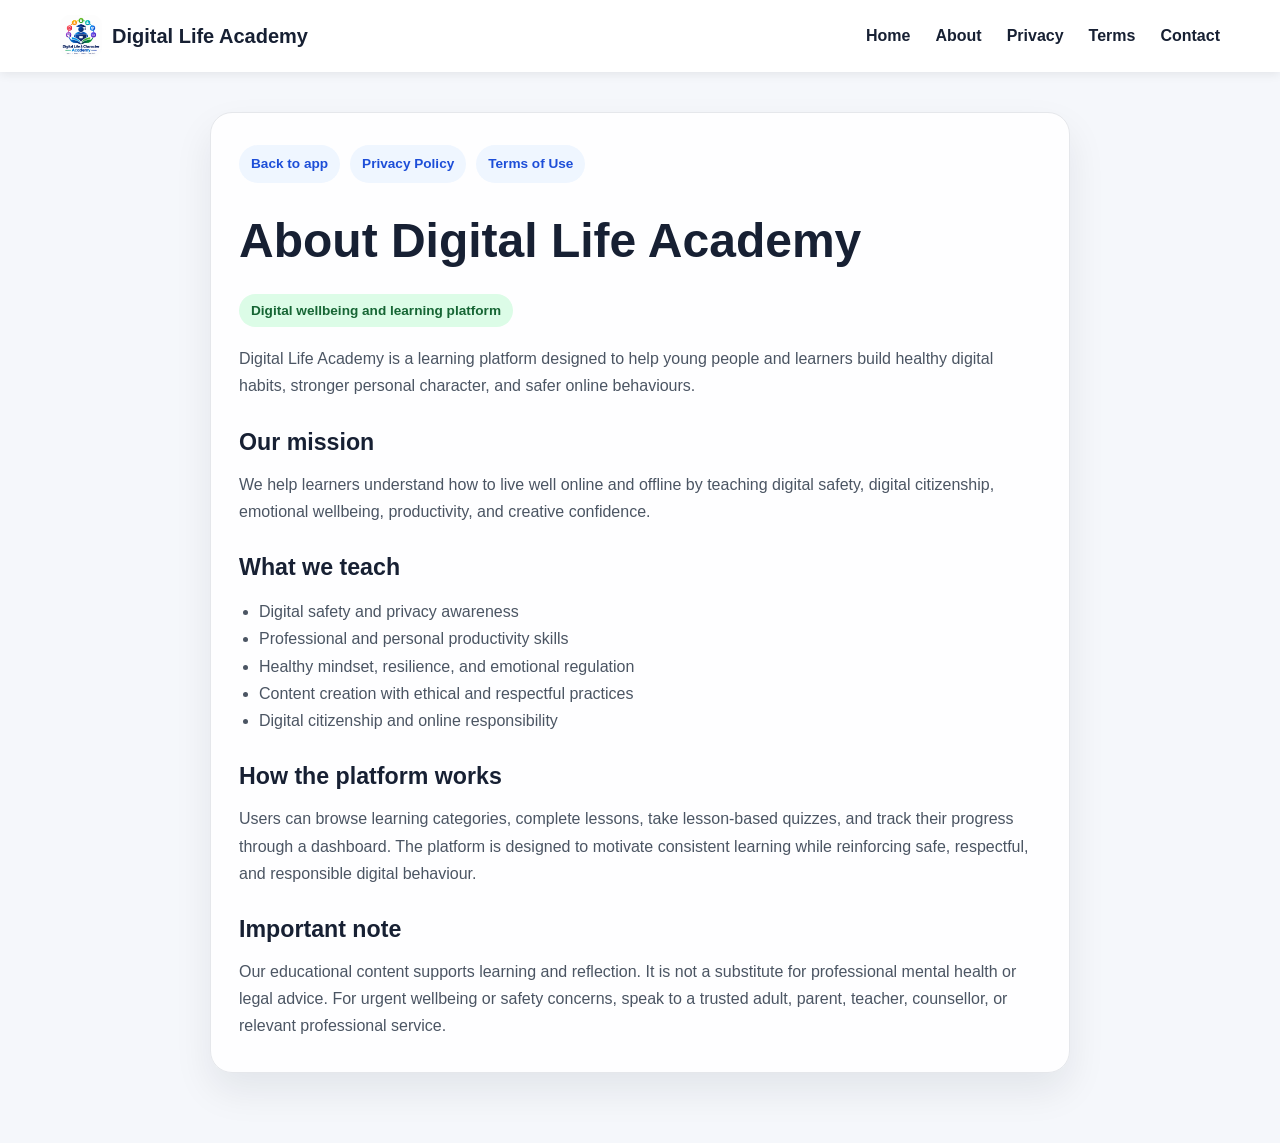
==== about.html @ a23260ce "Structuring backend" ====
<!DOCTYPE html>
<html lang="en">
<head>
    <meta charset="UTF-8" />
    <meta name="viewport" content="width=device-width, initial-scale=1.0" />
    <title>About | Digital Life Academy</title>
    <link rel="stylesheet" href="style.css" />
</head>
<body>
    <header>
        <nav class="navbar">
            <div class="logo">
                <img src="digital.png" alt="Digital Life Academy logo" />
                <span>Digital Life Academy</span>
            </div>
            <div class="nav-links">
                <a href="index.html">Home</a>
                <a href="about.html">About</a>
                <a href="privacy.html">Privacy</a>
                <a href="terms.html">Terms</a>
                <a href="contact.html">Contact</a>
            </div>
        </nav>
    </header>

    <main class="legal-page">
        <div class="legal-shell">
            <div class="mini-nav">
                <a href="index.html">Back to app</a>
                <a href="privacy.html">Privacy Policy</a>
                <a href="terms.html">Terms of Use</a>
            </div>
            <h1>About Digital Life Academy</h1>
            <span class="status-pill">Digital wellbeing and learning platform</span>

            <p>Digital Life Academy is a learning platform designed to help young people and learners build healthy digital habits, stronger personal character, and safer online behaviours.</p>

            <h2>Our mission</h2>
            <p>We help learners understand how to live well online and offline by teaching digital safety, digital citizenship, emotional wellbeing, productivity, and creative confidence.</p>

            <h2>What we teach</h2>
            <ul>
                <li>Digital safety and privacy awareness</li>
                <li>Professional and personal productivity skills</li>
                <li>Healthy mindset, resilience, and emotional regulation</li>
                <li>Content creation with ethical and respectful practices</li>
                <li>Digital citizenship and online responsibility</li>
            </ul>

            <h2>How the platform works</h2>
            <p>Users can browse learning categories, complete lessons, take lesson-based quizzes, and track their progress through a dashboard. The platform is designed to motivate consistent learning while reinforcing safe, respectful, and responsible digital behaviour.</p>

            <h2>Important note</h2>
            <p>Our educational content supports learning and reflection. It is not a substitute for professional mental health or legal advice. For urgent wellbeing or safety concerns, speak to a trusted adult, parent, teacher, counsellor, or relevant professional service.</p>
        </div>
    </main>
</body>
</html>
---- style.css ----
* {
    box-sizing: border-box;
    margin: 0;
    padding: 0;
}

html {
    scroll-behavior: smooth;
}

body {
    font-family: Arial, sans-serif;
    background: #f5f7fb;
    color: #172033;
    line-height: 1.6;
    transition: 0.3s;
}

body.dark {
    background: #101522;
    color: #f1f3f7;
}


/* NAVIGATION */

header {
    position: sticky;
    top: 0;
    z-index: 1000;
    background: white;
    box-shadow: 0 2px 10px rgba(0,0,0,0.08);
}

.dark header {
    background: #181e2b;
}

.navbar {
    max-width: 1200px;
    margin: auto;
    padding: 15px 20px;

    display: flex;
    align-items: center;
    justify-content: space-between;
}

.logo {
    display: flex;
    align-items: center;
    gap: 10px;
    font-size: 20px;
    font-weight: bold;
}

.logo img {
    width: 42px;
    height: 42px;
    object-fit: contain;
    border-radius: 10px;
}

.nav-links {
    display: flex;
    gap: 25px;
}

.nav-links a {
    text-decoration: none;
    color: inherit;
    font-weight: 600;
}

.nav-actions {
    display: flex;
    align-items: center;
    gap: 12px;
}

.install-btn {
    padding: 10px 14px;
    font-size: 13px;
    min-width: 0;
}

.theme-btn,
.menu-btn {
    border: none;
    background: none;
    font-size: 22px;
    cursor: pointer;
}

.menu-btn {
    display: none;
}


/* HERO */

.hero {
    min-height: 80vh;

    display: flex;
    align-items: center;
    justify-content: center;

    text-align: center;

    padding: 60px 20px;

    background:
        linear-gradient(
            135deg,
            #172554,
            #2563eb
        );

    color: white;
}

.hero-content {
    max-width: 750px;
}

.hero h1 {
    font-size: clamp(40px, 7vw, 70px);
    line-height: 1.1;
    margin: 20px 0;
}

.hero p {
    font-size: 19px;
    margin-bottom: 30px;
}

.badge {
    display: inline-block;
    padding: 8px 15px;
    border-radius: 30px;
    background: rgba(255,255,255,0.15);
}


/* BUTTONS */

.btn {
    display: inline-block;
    border: none;
    padding: 12px 20px;
    border-radius: 8px;
    text-decoration: none;
    cursor: pointer;
    font-size: 15px;
    font-weight: bold;
}

.primary {
    background: #2563eb;
    color: white;
}

.secondary {
    background: #e5e7eb;
    color: #111827;
}

.danger {
    background: #dc2626;
    color: white;
}

.hero .primary {
    background: white;
    color: #1d4ed8;
}

.hero-buttons {
    display: flex;
    justify-content: center;
    gap: 15px;
    flex-wrap: wrap;
}


/* SECTIONS */

.section {
    max-width: 1100px;
    margin: auto;
    padding: 70px 20px;
}

.section h2 {
    font-size: 32px;
    margin-bottom: 10px;
}

.section-intro {
    margin-bottom: 30px;
    color: #667085;
}

.backend-flow {
    display: grid;
    grid-template-columns: repeat(5, minmax(180px, 1fr));
    gap: 18px;
    margin: 25px 0 30px;
}

.flow-step {
    background: linear-gradient(135deg, #eff6ff, #f8fafc);
    border: 1px solid rgba(59, 130, 246, 0.18);
    border-radius: 18px;
    padding: 20px 16px;
    min-height: 170px;
}

.flow-step span {
    display: inline-flex;
    width: 36px;
    height: 36px;
    align-items: center;
    justify-content: center;
    border-radius: 50%;
    background: #2563eb;
    color: white;
    font-weight: 700;
    margin-bottom: 14px;
}

.flow-step strong {
    display: block;
    margin-bottom: 8px;
}

.account-grid {
    display: grid;
    grid-template-columns: repeat(3, minmax(200px, 1fr));
    gap: 20px;
}

.account-card {
    background: white;
    border: 1px solid #e5e7eb;
    border-radius: 18px;
    padding: 22px 18px;
    box-shadow: 0 10px 24px rgba(15, 23, 42, 0.05);
}

.dark .account-card,
.dark .flow-step {
    background: #182236;
    border-color: rgba(148, 163, 184, 0.18);
}

.footer-links {
    display: flex;
    flex-wrap: wrap;
    justify-content: center;
    gap: 16px;
    margin: 18px 0;
}

.footer-links a {
    color: #dbeafe;
    text-decoration: none;
    font-size: 0.92rem;
}

.legal-page {
    max-width: 900px;
    margin: 40px auto 70px;
    padding: 0 20px;
}

.legal-shell {
    background: rgba(255,255,255,0.92);
    border: 1px solid #e5e7eb;
    border-radius: 22px;
    box-shadow: 0 18px 38px rgba(15, 23, 42, 0.08);
    padding: 32px 28px;
}

.dark .legal-shell {
    background: #171f2d;
    border-color: rgba(148, 163, 184, 0.15);
}

.legal-shell h1 {
    font-size: clamp(2rem, 5vw, 3rem);
    margin-bottom: 14px;
}

.legal-shell h2 {
    margin-top: 24px;
    margin-bottom: 10px;
    font-size: 1.45rem;
}

.legal-shell p,
.legal-shell li {
    color: #4b5563;
    line-height: 1.7;
}

.dark .legal-shell p,
.dark .legal-shell li {
    color: #d1d5db;
}

.legal-shell ul,
.legal-shell ol {
    margin-left: 20px;
    margin-top: 12px;
}

.mini-nav {
    display: flex;
    flex-wrap: wrap;
    gap: 10px;
    margin-bottom: 20px;
}

.mini-nav a {
    text-decoration: none;
    background: #eff6ff;
    color: #1d4ed8;
    border-radius: 999px;
    padding: 8px 12px;
    font-size: 0.85rem;
    font-weight: 700;
}

.policy-list {
    list-style: none;
    margin-left: 0;
    padding-left: 0;
}

.policy-list li {
    margin-bottom: 12px;
    padding-left: 18px;
    position: relative;
}

.policy-list li::before {
    content: "•";
    position: absolute;
    left: 0;
    color: #2563eb;
    font-size: 1.2rem;
}

.status-pill {
    display: inline-block;
    background: #dcfce7;
    color: #166534;
    border-radius: 999px;
    padding: 6px 12px;
    font-size: 0.85rem;
    font-weight: 700;
    margin-bottom: 18px;
}

.dark .status-pill {
    background: rgba(34, 197, 94, 0.15);
    color: #bbf7d0;
}

.dark .section-intro {
    color: #b8c0cf;
}


/* DASHBOARD */

.dashboard {
    display: grid;
    grid-template-columns: repeat(4, 1fr);
    gap: 20px;
    margin-top: 30px;
}

.welcome-panel {
    display: flex;
    justify-content: space-between;
    align-items: center;
    gap: 18px;
    margin-top: 28px;
    padding: 22px 24px;
    border-radius: 18px;
    background: linear-gradient(135deg, #eff6ff 0%, #eef2ff 100%);
    border: 1px solid rgba(59, 130, 246, 0.15);
    animation: fadeInUp 0.5s ease;
}

.dark .welcome-panel {
    background: linear-gradient(135deg, #162235 0%, #1f2937 100%);
    border-color: rgba(148, 163, 184, 0.2);
}

.eyebrow {
    text-transform: uppercase;
    letter-spacing: 0.08em;
    font-size: 12px;
    font-weight: 800;
    color: #2563eb;
    margin-bottom: 6px;
}

.name-field {
    display: flex;
    flex-direction: column;
    gap: 7px;
    min-width: 180px;
    font-size: 13px;
    font-weight: 700;
}

.name-field input {
    border: 1px solid #cbd5e1;
    border-radius: 10px;
    padding: 10px 12px;
    font-size: 15px;
    background: white;
    color: #0f172a;
}

.dark .name-field input {
    background: #0f172a;
    color: #f8fafc;
    border-color: rgba(148, 163, 184, 0.25);
}

.dashboard-insights {
    display: grid;
    grid-template-columns: repeat(2, minmax(0, 1fr));
    gap: 18px;
    margin-top: 18px;
}

.insight-card {
    padding: 18px 20px;
    border-radius: 16px;
    background: #ffffff;
    box-shadow: 0 8px 24px rgba(15, 23, 42, 0.06);
    transition: transform 0.25s ease, box-shadow 0.25s ease;
    animation: fadeInUp 0.5s ease;
}

.insight-card:hover {
    transform: translateY(-2px);
    box-shadow: 0 12px 30px rgba(15, 23, 42, 0.08);
}

.dark .insight-card {
    background: #181e2b;
}

.accent-blue {
    border-left: 5px solid #2563eb;
}

.accent-purple {
    border-left: 5px solid #7c3aed;
}

.insight-label {
    display: block;
    font-size: 11px;
    text-transform: uppercase;
    letter-spacing: 0.08em;
    opacity: 0.75;
    margin-bottom: 8px;
}

.stat-card {
    background: white;
    padding: 25px;
    border-radius: 14px;
    text-align: center;
    box-shadow: 0 5px 20px rgba(0,0,0,0.06);
    transition: transform 0.25s ease, box-shadow 0.25s ease;
}

.stat-card:hover {
    transform: translateY(-4px) scale(1.01);
    box-shadow: 0 12px 26px rgba(37, 99, 235, 0.12);
}

.dark .stat-card {
    background: #181e2b;
}

.stat-card h3 {
    font-size: 32px;
    color: #2563eb;
}


/* PROGRESS */

.timeline-card {
    margin-top: 28px;
    padding: 22px 20px;
    border-radius: 18px;
    background: linear-gradient(135deg, #f8fbff 0%, #eef2ff 100%);
    box-shadow: 0 10px 30px rgba(37, 99, 235, 0.08);
    border: 1px solid rgba(59, 130, 246, 0.12);
}

.dark .timeline-card {
    background: linear-gradient(135deg, #121a2b 0%, #1f2937 100%);
    border-color: rgba(148, 163, 184, 0.2);
}

.timeline-header {
    display: flex;
    justify-content: space-between;
    align-items: center;
    margin-bottom: 14px;
}

.timeline-tag {
    display: inline-flex;
    align-items: center;
    padding: 6px 10px;
    border-radius: 999px;
    background: rgba(37, 99, 235, 0.1);
    color: #1d4ed8;
    font-size: 11px;
    font-weight: 700;
}

.progress-timeline {
    display: grid;
    gap: 12px;
}

.timeline-item {
    display: flex;
    gap: 12px;
    align-items: flex-start;
    padding: 12px 14px;
    border-radius: 12px;
    background: rgba(255, 255, 255, 0.5);
    border: 1px solid rgba(148, 163, 184, 0.12);
}

.dark .timeline-item {
    background: rgba(15, 23, 42, 0.5);
}

.timeline-dot {
    width: 12px;
    height: 12px;
    margin-top: 6px;
    border-radius: 50%;
    background: #22c55e;
    box-shadow: 0 0 0 5px rgba(34, 197, 94, 0.14);
}

.progress-container {
    margin-top: 30px;
}

.progress-header {
    display: flex;
    justify-content: space-between;
    margin-bottom: 8px;
}

.progress-bar {
    height: 15px;
    background: #dce1e8;
    border-radius: 20px;
    overflow: hidden;
}

#progressFill {
    height: 100%;
    width: 0%;
    background: linear-gradient(90deg, #2563eb 0%, #7c3aed 100%);
    transition: width 0.5s ease;
}


/* COURSES */

#courseGrid {
    display: flex;
    flex-direction: column;
    gap: 26px;
    margin-top: 30px;
}

.course-group {
    display: flex;
    flex-direction: column;
    gap: 16px;
}

.course-group-heading {
    display: inline-flex;
    align-items: center;
    gap: 10px;
    width: fit-content;
    padding: 10px 14px;
    border-radius: 999px;
    background: #eef2ff;
    font-weight: 700;
    color: #1f2937;
}

.course-group-dot {
    width: 12px;
    height: 12px;
    border-radius: 50%;
    display: inline-block;
}

.course-grid-inner {
    display: grid;
    grid-template-columns: repeat(3, minmax(0, 1fr));
    gap: 20px;
}

.course-card {
    background: linear-gradient(180deg, #ffffff 0%, var(--category-soft, #f8fafc) 100%);
    padding: 24px;
    border-radius: 18px;
    box-shadow: 0 10px 24px rgba(15, 23, 42, 0.08);
    border-top: 5px solid var(--category-main, #2563eb);
    display: flex;
    flex-direction: column;
    transition: transform 0.2s ease, box-shadow 0.2s ease;
}

.course-card:hover {
    transform: translateY(-3px);
    box-shadow: 0 14px 28px rgba(15, 23, 42, 0.12);
}

.dark .course-card {
    background: linear-gradient(180deg, #1f2937 0%, #111827 100%);
}

.course-icon-wrap {
    width: 70px;
    height: 70px;
    display: grid;
    place-items: center;
    border-radius: 18px;
    background: var(--category-soft, #dbeafe);
    margin-bottom: 16px;
}

.course-icon {
    font-size: 36px;
}

.course-card h3 {
    margin-bottom: 10px;
    font-size: 1.35rem;
}

.course-card p {
    color: #667085;
    margin-bottom: 20px;
    min-height: 72px;
}

.dark .course-card p {
    color: #d1d5db;
}

.course-category {
    display: inline-flex;
    align-self: flex-start;
    margin-bottom: 14px;
    padding: 7px 12px;
    border-radius: 999px;
    font-size: 11px;
    font-weight: 700;
    text-transform: uppercase;
    letter-spacing: 0.04em;
}

.course-meta {
    display: flex;
    flex-wrap: wrap;
    gap: 8px;
    margin: 14px 0 18px;
}

.mini-badge {
    display: inline-flex;
    align-items: center;
    padding: 6px 10px;
    border-radius: 999px;
    background: rgba(37, 99, 235, 0.08);
    color: #0f172a;
    font-size: 12px;
    font-weight: 700;
}

.mini-badge.success {
    background: #dcfce7;
    color: #166534;
}

.dark .mini-badge {
    color: #e5e7eb;
    background: rgba(148, 163, 184, 0.15);
}

@media (max-width: 800px) {
    .course-grid-inner {
        grid-template-columns: 1fr 1fr;
    }
}

@media (max-width: 500px) {
    .course-grid-inner {
        grid-template-columns: 1fr;
    }
}


/* LESSON */

.lesson-box {
    margin-top: 30px;
    background: white;
    padding: 35px;
    border-radius: 15px;
    box-shadow: 0 5px 20px rgba(0,0,0,0.06);
}

.dark .lesson-box {
    background: #181e2b;
}

.lesson-box h2 {
    margin-bottom: 20px;
}

.lesson-box h3 {
    margin-top: 25px;
    margin-bottom: 10px;
}

.lesson-box ul {
    padding-left: 25px;
}

.lesson-box li {
    margin-bottom: 8px;
}

.lesson-meta {
    display: flex;
    flex-wrap: wrap;
    gap: 10px;
    margin-bottom: 18px;
}

.course-tag {
    display: inline-block;
    padding: 6px 10px;
    border-radius: 999px;
    background: #e0edff;
    color: #1d4ed8;
    font-size: 12px;
    font-weight: 700;
}

.course-tag.muted {
    background: #f3f4f6;
    color: #374151;
}

.lesson-actions {
    display: flex;
    flex-wrap: wrap;
    gap: 12px;
    margin-top: 22px;
    align-items: center;
}

.quiz-question {
    font-size: 20px;
    font-weight: 700;
    margin: 18px 0 14px;
}

.quiz-answers {
    display: grid;
    gap: 10px;
    margin-top: 18px;
}

.answer {
    transition: transform 0.18s ease, border-color 0.18s ease, box-shadow 0.18s ease;
}

.answer:hover:not(:disabled) {
    transform: translateX(2px);
    box-shadow: 0 8px 18px rgba(37, 99, 235, 0.08);
}

.answer.selected {
    outline: 2px solid #2563eb;
    background: #eff6ff;
}

.answer:disabled {
    cursor: not-allowed;
}

.quiz-feedback {
    margin-top: 15px;
    padding: 12px 14px;
    border-radius: 10px;
    background: #f8fafc;
    color: #0f172a;
    border: 1px solid #dbeafe;
    animation: fadeInUp 0.25s ease;
}


/* QUIZ */

.quiz-box {
    margin-top: 25px;
    background: white;
    padding: 30px;
    border-radius: 15px;
    box-shadow: 0 5px 20px rgba(0,0,0,0.06);
}

.dark .quiz-box {
    background: #181e2b;
}

#quizQuestion {
    font-size: 20px;
    font-weight: bold;
    margin-bottom: 20px;
}

.answer {
    width: 100%;
    text-align: left;
    margin-bottom: 10px;
    padding: 15px;
    border: 1px solid #d1d5db;
    background: transparent;
    border-radius: 8px;
    cursor: pointer;
    color: inherit;
}

.answer:hover {
    background: #eff6ff;
}

.correct {
    background: #dcfce7;
    border-color: #22c55e;
}

.wrong {
    background: #fee2e2;
    border-color: #ef4444;
}


/* CHALLENGE */

.challenge-card {
    margin-top: 25px;
    padding: 40px;
    border-radius: 15px;
    background: white;
    text-align: center;
    box-shadow: 0 5px 20px rgba(0,0,0,0.06);
}

.dark .challenge-card {
    background: #181e2b;
}

.challenge-icon {
    font-size: 50px;
    margin-bottom: 15px;
}

.challenge-card p {
    margin: 20px auto;
    max-width: 650px;
}


/* BADGES */

.badges {
    display: flex;
    flex-wrap: wrap;
    gap: 15px;
    margin-top: 25px;
}

.badge-item {
    padding: 15px 20px;
    background: #e5e7eb;
    border-radius: 10px;
    opacity: 0.4;
}

.badge-item.unlocked {
    opacity: 1;
    background: #dbeafe;
    animation: pulseSoft 0.8s ease;
}


/* FEATURE PANELS */

.scenario-card,
.assistant-card,
.creator-studio,
.certificate-card,
.challenge-card {
    margin-top: 25px;
    padding: 30px;
    border-radius: 18px;
    background: white;
    box-shadow: 0 5px 20px rgba(0,0,0,0.06);
}

.dark .scenario-card,
.dark .assistant-card,
.dark .creator-studio,
.dark .certificate-card,
.dark .challenge-card {
    background: #181e2b;
}

.scenario-grid,
.safety-grid {
    display: grid;
    gap: 12px;
    margin-top: 18px;
}

.scenario-option,
.safety-option {
    width: 100%;
    border: 1px solid #d1d5db;
    border-radius: 10px;
    background: transparent;
    color: inherit;
    padding: 12px 14px;
    text-align: left;
    cursor: pointer;
}

.scenario-option:hover,
.safety-option:hover,
.mini-btn:hover {
    background: #eff6ff;
}

.scenario-result,
.safety-result,
.assistant-message,
.draft-item,
.certificate-card {
    border-radius: 12px;
}

.scenario-result,
.safety-result {
    margin-top: 16px;
    padding: 14px;
    background: #f8fafc;
    border: 1px solid #dbeafe;
}

.dark .scenario-result,
.dark .safety-result,
.dark .assistant-message,
.dark .draft-item {
    background: #0f172a;
    border-color: rgba(148, 163, 184, 0.2);
}

.assistant-chat {
    display: flex;
    flex-direction: column;
    gap: 12px;
    max-height: 260px;
    overflow-y: auto;
    margin-bottom: 22px;
}

.assistant-message {
    max-width: 85%;
    padding: 12px 14px;
    line-height: 1.5;
    background: #eef2ff;
    color: #111827;
}

.assistant-message.user {
    margin-left: auto;
    background: #2563eb;
    color: white;
}

.assistant-quick-prompts {
    display: flex;
    flex-wrap: wrap;
    gap: 10px;
    margin-bottom: 16px;
}

.mini-btn {
    border: 1px solid #d1d5db;
    border-radius: 999px;
    padding: 8px 12px;
    background: white;
    cursor: pointer;
    color: inherit;
}

.assistant-input-row {
    display: flex;
    gap: 10px;
}

.assistant-input-row input,
.creator-studio textarea,
.creator-studio select {
    width: 100%;
    border: 1px solid #d1d5db;
    border-radius: 10px;
    padding: 12px 14px;
    font: inherit;
    background: white;
    color: #111827;
}

.dark .assistant-input-row input,
.dark .creator-studio textarea,
.dark .creator-studio select {
    background: #0f172a;
    color: #f9fafb;
    border-color: rgba(148, 163, 184, 0.3);
}

.creator-studio {
    display: grid;
    grid-template-columns: 1.2fr 1fr;
    gap: 22px;
}

.creator-studio form {
    display: grid;
    gap: 14px;
}

.creator-drafts {
    display: grid;
    gap: 12px;
}

.draft-item {
    padding: 16px;
    border: 1px solid #dbeafe;
    background: #f8fafc;
}

.draft-item strong {
    display: block;
    margin-bottom: 6px;
}

.certificate-list {
    display: grid;
    grid-template-columns: repeat(auto-fit, minmax(180px, 1fr));
    gap: 16px;
    margin-top: 20px;
}

.certificate-card {
    padding: 22px 18px;
    background: linear-gradient(135deg, #e0f2fe 0%, #fef3c7 100%);
    border: 1px solid #dbeafe;
    text-align: center;
}

.certificate-card.locked {
    opacity: 0.55;
    filter: grayscale(0.4);
}

.certificate-card h4 {
    font-size: 1.1rem;
    margin-bottom: 8px;
}

.modal {
    position: fixed;
    inset: 0;
    background: rgba(15, 23, 42, 0.55);
    display: grid;
    place-items: center;
    z-index: 2000;
    padding: 20px;
}

.modal-content {
    width: min(420px, 100%);
    background: white;
    border-radius: 20px;
    box-shadow: 0 30px 60px rgba(15, 23, 42, 0.25);
    padding: 24px;
}

.dark .modal-content {
    background: #111827;
    color: #f1f5f9;
}

.result-badge {
    display: inline-flex;
    padding: 8px 12px;
    border-radius: 999px;
    font-size: 12px;
    font-weight: 700;
    margin-bottom: 14px;
}

.result-badge.success {
    background: #dcfce7;
    color: #166534;
}

.result-badge.fail {
    background: #fee2e2;
    color: #991b1b;
}

.modal-actions {
    display: flex;
    justify-content: flex-end;
    gap: 10px;
    margin-top: 18px;
    flex-wrap: wrap;
}

.modal-actions .btn {
    min-width: 120px;
}

.offline-banner {
    position: sticky;
    top: 0;
    z-index: 1500;
    background: #f59e0b;
    color: #1f2937;
    padding: 10px 16px;
    text-align: center;
    font-weight: 700;
}

.analytics-panel {
    display: grid;
    grid-template-columns: repeat(4, minmax(0, 1fr));
    gap: 16px;
    margin: 20px 0 30px;
}

.analytics-card {
    background: white;
    border-radius: 16px;
    padding: 18px 20px;
    box-shadow: 0 10px 24px rgba(15, 23, 42, 0.08);
}

.dark .analytics-card {
    background: #181e2b;
}

.analytics-card strong {
    display: block;
    font-size: 1.8rem;
    margin-top: 8px;
}

.analytics-grid {
    display: grid;
    grid-template-columns: repeat(auto-fit, minmax(180px, 1fr));
    gap: 18px;
    margin-top: 18px;
}

.analytics-grid .analytics-card {
    min-height: 120px;
}

/* UTILITIES */

.hidden {
    display: none;
}

.reset-section {
    text-align: center;
}


/* FOOTER */

footer {
    text-align: center;
    padding: 50px 20px;
    background: #111827;
    color: white;
}


/* MOBILE */

@keyframes fadeInUp {
    from {
        opacity: 0;
        transform: translateY(10px);
    }
    to {
        opacity: 1;
        transform: translateY(0);
    }
}

@keyframes pulseSoft {
    0%, 100% {
        transform: scale(1);
    }
    50% {
        transform: scale(1.04);
    }
}

.btn.primary,
.btn.secondary,
.answer,
.course-card,
.challenge-card {
    animation: fadeInUp 0.35s ease;
}

@media (max-width: 800px) {

    .analytics-panel {
        grid-template-columns: repeat(2, minmax(0, 1fr));
    }

    .dashboard {
        grid-template-columns: repeat(2, 1fr);
    }

    .dashboard-insights {
        grid-template-columns: 1fr;
    }

    .welcome-panel {
        flex-direction: column;
        align-items: flex-start;
    }

    .course-grid {
        grid-template-columns: 1fr;
    }

    .menu-btn {
        display: block;
    }

    .nav-links {
        display: none;
        position: absolute;
        top: 65px;
        left: 0;
        right: 0;
        padding: 20px;
        background: white;
        flex-direction: column;
    }

    .dark .nav-links {
        background: #181e2b;
    }

    .nav-links.show {
        display: flex;
    }
}


@media (max-width: 500px) {

    .analytics-panel {
        grid-template-columns: 1fr;
    }

    .dashboard {
        grid-template-columns: 1fr;
    }

    .nav-actions {
        gap: 8px;
    }

    .install-btn {
        padding: 8px 10px;
        font-size: 11px;
    }

    .hero h1 {
        font-size: 42px;
    }

    .section {
        padding: 50px 15px;
    }
}
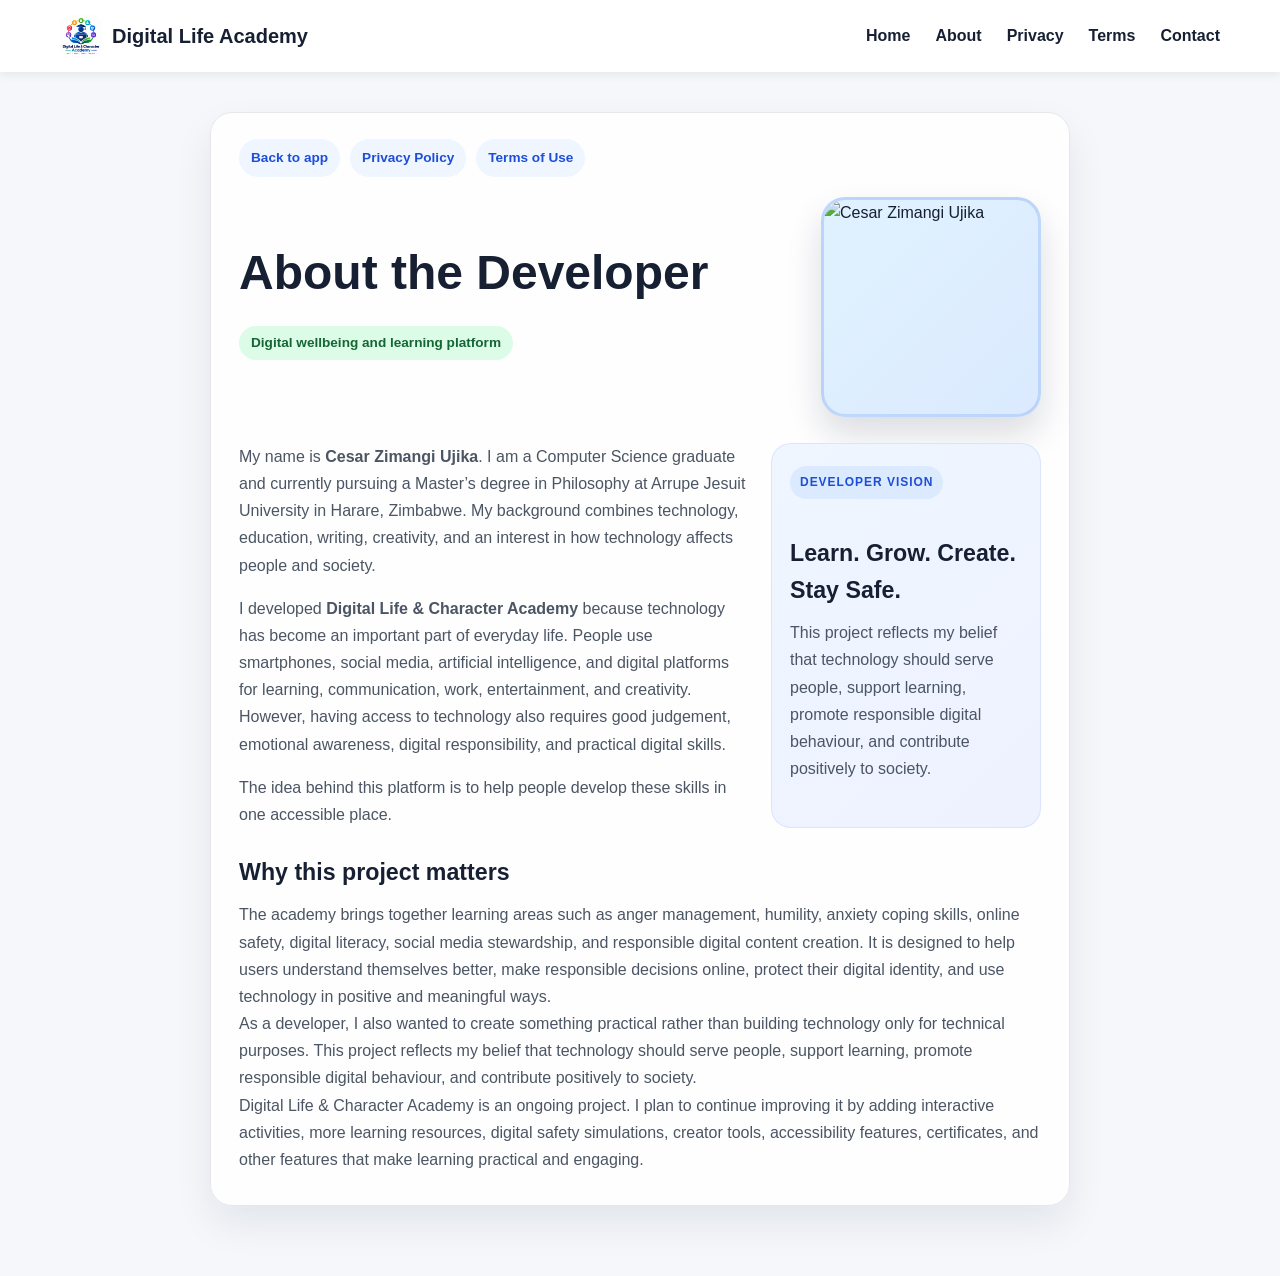
==== commit 5779de8b: "About modified" ====
--- a/about.html
+++ b/about.html
@@ -24,34 +24,45 @@
     </header>
 
     <main class="legal-page">
-        <div class="legal-shell">
+        <div class="legal-shell about-shell">
             <div class="mini-nav">
                 <a href="index.html">Back to app</a>
                 <a href="privacy.html">Privacy Policy</a>
                 <a href="terms.html">Terms of Use</a>
             </div>
-            <h1>About Digital Life Academy</h1>
-            <span class="status-pill">Digital wellbeing and learning platform</span>
 
-            <p>Digital Life Academy is a learning platform designed to help young people and learners build healthy digital habits, stronger personal character, and safer online behaviours.</p>
+            <div class="about-header">
+                <div>
+                    <h1>About the Developer</h1>
+                    <span class="status-pill">Digital wellbeing and learning platform</span>
+                </div>
+                <div class="developer-photo-frame">
+                    <img src="cesar.jpg" alt="Cesar Zimangi Ujika" />
+                </div>
+            </div>
 
-            <h2>Our mission</h2>
-            <p>We help learners understand how to live well online and offline by teaching digital safety, digital citizenship, emotional wellbeing, productivity, and creative confidence.</p>
+            <div class="about-grid">
+                <div class="about-column">
+                    <p>My name is <strong>Cesar Zimangi Ujika</strong>. I am a Computer Science graduate and currently pursuing a Master’s degree in Philosophy at Arrupe Jesuit University in Harare, Zimbabwe. My background combines technology, education, writing, creativity, and an interest in how technology affects people and society.</p>
 
-            <h2>What we teach</h2>
-            <ul>
-                <li>Digital safety and privacy awareness</li>
-                <li>Professional and personal productivity skills</li>
-                <li>Healthy mindset, resilience, and emotional regulation</li>
-                <li>Content creation with ethical and respectful practices</li>
-                <li>Digital citizenship and online responsibility</li>
-            </ul>
+                    <p>I developed <strong>Digital Life &amp; Character Academy</strong> because technology has become an important part of everyday life. People use smartphones, social media, artificial intelligence, and digital platforms for learning, communication, work, entertainment, and creativity. However, having access to technology also requires good judgement, emotional awareness, digital responsibility, and practical digital skills.</p>
 
-            <h2>How the platform works</h2>
-            <p>Users can browse learning categories, complete lessons, take lesson-based quizzes, and track their progress through a dashboard. The platform is designed to motivate consistent learning while reinforcing safe, respectful, and responsible digital behaviour.</p>
+                    <p>The idea behind this platform is to help people develop these skills in one accessible place.</p>
+                </div>
 
-            <h2>Important note</h2>
-            <p>Our educational content supports learning and reflection. It is not a substitute for professional mental health or legal advice. For urgent wellbeing or safety concerns, speak to a trusted adult, parent, teacher, counsellor, or relevant professional service.</p>
+                <aside class="vision-card">
+                    <div class="vision-label">Developer vision</div>
+                    <h2>Learn. Grow. Create. Stay Safe.</h2>
+                    <p>This project reflects my belief that technology should serve people, support learning, promote responsible digital behaviour, and contribute positively to society.</p>
+                </aside>
+            </div>
+
+            <h2>Why this project matters</h2>
+            <p>The academy brings together learning areas such as anger management, humility, anxiety coping skills, online safety, digital literacy, social media stewardship, and responsible digital content creation. It is designed to help users understand themselves better, make responsible decisions online, protect their digital identity, and use technology in positive and meaningful ways.</p>
+
+            <p>As a developer, I also wanted to create something practical rather than building technology only for technical purposes. This project reflects my belief that technology should serve people, support learning, promote responsible digital behaviour, and contribute positively to society.</p>
+
+            <p>Digital Life &amp; Character Academy is an ongoing project. I plan to continue improving it by adding interactive activities, more learning resources, digital safety simulations, creator tools, accessibility features, certificates, and other features that make learning practical and engaging.</p>
         </div>
     </main>
 </body>
--- a/style.css
+++ b/style.css
@@ -293,6 +293,81 @@
     margin-bottom: 14px;
 }
 
+.about-shell {
+    padding-top: 26px;
+}
+
+.about-header {
+    display: flex;
+    align-items: center;
+    justify-content: space-between;
+    gap: 24px;
+    margin-bottom: 20px;
+}
+
+.developer-photo-frame {
+    width: 220px;
+    height: 220px;
+    border-radius: 24px;
+    overflow: hidden;
+    border: 3px solid rgba(37, 99, 235, 0.18);
+    box-shadow: 0 18px 35px rgba(15, 23, 42, 0.14);
+    background: linear-gradient(135deg, #e0f2fe, #dbeafe);
+    flex-shrink: 0;
+}
+
+.developer-photo-frame img {
+    width: 100%;
+    height: 100%;
+    object-fit: cover;
+    display: block;
+}
+
+.about-grid {
+    display: grid;
+    grid-template-columns: 1.7fr 0.9fr;
+    gap: 22px;
+    margin: 26px 0;
+}
+
+.about-column {
+    display: flex;
+    flex-direction: column;
+    gap: 16px;
+}
+
+.vision-card {
+    background: linear-gradient(135deg, #eff6ff 0%, #eef2ff 100%);
+    border: 1px solid rgba(37, 99, 235, 0.1);
+    border-radius: 20px;
+    padding: 22px 18px;
+    align-self: stretch;
+}
+
+.dark .vision-card {
+    background: linear-gradient(135deg, #172235 0%, #1d2534 100%);
+    border-color: rgba(148, 163, 184, 0.18);
+}
+
+.vision-label {
+    display: inline-block;
+    background: #dbeafe;
+    color: #1d4ed8;
+    font-size: 0.75rem;
+    font-weight: 800;
+    letter-spacing: 0.08em;
+    text-transform: uppercase;
+    border-radius: 999px;
+    padding: 7px 10px;
+    margin-bottom: 12px;
+}
+
+.vision-card h2 {
+    margin-top: 0;
+    margin-bottom: 10px;
+    font-size: 1.8rem;
+}
+
 .legal-shell h2 {
     margin-top: 24px;
     margin-bottom: 10px;
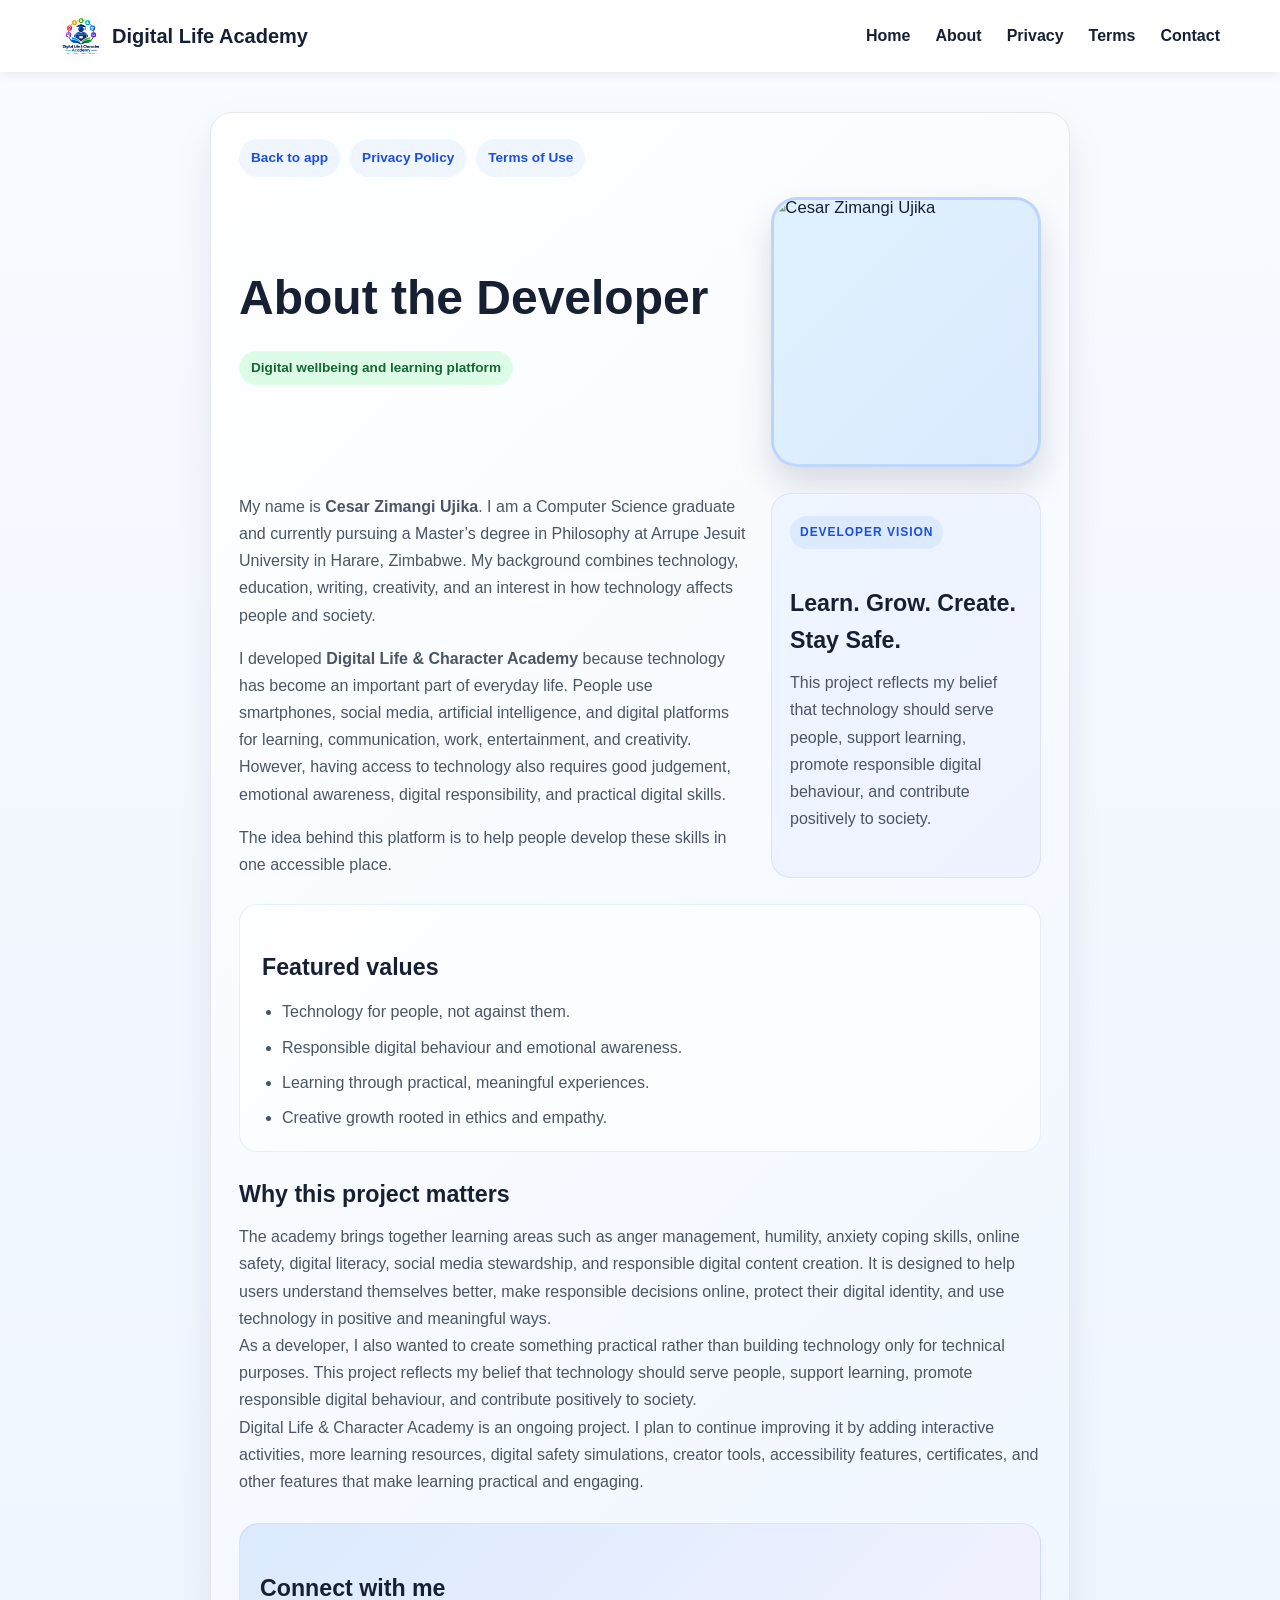
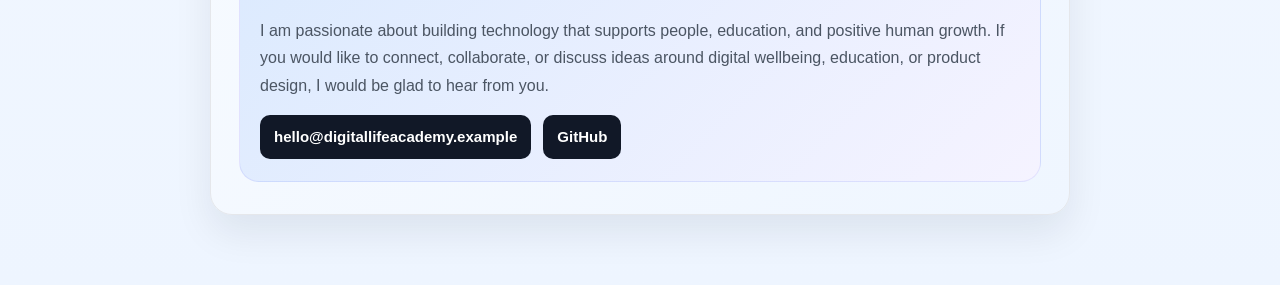
==== commit a619563e: "register and login page updated" ====
--- a/about.html
+++ b/about.html
@@ -57,12 +57,31 @@
                 </aside>
             </div>
 
+            <div class="featured-values">
+                <h2>Featured values</h2>
+                <ul>
+                    <li>Technology for people, not against them.</li>
+                    <li>Responsible digital behaviour and emotional awareness.</li>
+                    <li>Learning through practical, meaningful experiences.</li>
+                    <li>Creative growth rooted in ethics and empathy.</li>
+                </ul>
+            </div>
+
             <h2>Why this project matters</h2>
             <p>The academy brings together learning areas such as anger management, humility, anxiety coping skills, online safety, digital literacy, social media stewardship, and responsible digital content creation. It is designed to help users understand themselves better, make responsible decisions online, protect their digital identity, and use technology in positive and meaningful ways.</p>
 
             <p>As a developer, I also wanted to create something practical rather than building technology only for technical purposes. This project reflects my belief that technology should serve people, support learning, promote responsible digital behaviour, and contribute positively to society.</p>
 
             <p>Digital Life &amp; Character Academy is an ongoing project. I plan to continue improving it by adding interactive activities, more learning resources, digital safety simulations, creator tools, accessibility features, certificates, and other features that make learning practical and engaging.</p>
+
+            <div class="connect-card">
+                <h2>Connect with me</h2>
+                <p>I am passionate about building technology that supports people, education, and positive human growth. If you would like to connect, collaborate, or discuss ideas around digital wellbeing, education, or product design, I would be glad to hear from you.</p>
+                <div class="connect-links">
+                    <a href="mailto:hello@digitallifeacademy.example">hello@digitallifeacademy.example</a>
+                    <a href="https://github.com/CesarZemangi" target="_blank" rel="noreferrer">GitHub</a>
+                </div>
+            </div>
         </div>
     </main>
 </body>
--- a/style.css
+++ b/style.css
@@ -21,6 +21,257 @@
     color: #f1f3f7;
 }
 
+.auth-body {
+    min-height: 100vh;
+    display: flex;
+    align-items: center;
+    justify-content: center;
+    background: linear-gradient(180deg, #c7b5ec 0%, #ddd0f8 100%);
+    padding: 30px 20px;
+}
+
+.auth-scene {
+    width: 100%;
+    display: flex;
+    align-items: center;
+    justify-content: center;
+}
+
+.auth-card {
+    width: min(100%, 430px);
+    background: #f5efe9;
+    border-radius: 32px;
+    padding: 26px 24px 24px;
+    box-shadow: 0 24px 45px rgba(82, 61, 121, 0.16);
+    border: 1px solid rgba(124, 58, 237, 0.08);
+    position: relative;
+    overflow: hidden;
+}
+
+.auth-card--register {
+    width: min(100%, 460px);
+}
+
+.auth-badge {
+    position: absolute;
+    top: 20px;
+    right: 32px;
+    width: 38px;
+    height: 38px;
+    border-radius: 50%;
+    background: #f9c7d7;
+    display: flex;
+    align-items: center;
+    justify-content: center;
+    font-size: 24px;
+    box-shadow: inset 0 -4px 0 rgba(0,0,0,0.06);
+}
+
+.auth-header {
+    text-align: center;
+    margin-top: 12px;
+    margin-bottom: 18px;
+}
+
+.auth-header h1 {
+    font-size: clamp(2.1rem, 4vw, 3rem);
+    color: #4f46a8;
+    line-height: 1.1;
+    font-weight: 800;
+    letter-spacing: -0.04em;
+}
+
+.auth-header p {
+    margin-top: 8px;
+    color: #6b7280;
+    font-size: 1rem;
+}
+
+.auth-avatar-wrap {
+    display: flex;
+    justify-content: center;
+    margin: 12px 0 20px;
+}
+
+.auth-avatar {
+    width: 170px;
+    height: 130px;
+    border-radius: 50% 50% 38% 38%;
+    background: linear-gradient(180deg, #f4d3cb 0%, #d5b6f5 100%);
+    display: flex;
+    align-items: center;
+    justify-content: center;
+    box-shadow: inset 0 -10px 0 rgba(120, 92, 200, 0.12);
+    position: relative;
+}
+
+.auth-avatar::before,
+.auth-avatar::after {
+    content: "";
+    position: absolute;
+    background: #f7e7d3;
+    border-radius: 50%;
+    bottom: 16px;
+}
+
+.auth-avatar::before {
+    width: 60px;
+    height: 60px;
+    left: 18px;
+}
+
+.auth-avatar::after {
+    width: 60px;
+    height: 60px;
+    right: 18px;
+}
+
+.auth-avatar span {
+    position: relative;
+    z-index: 1;
+    font-size: 64px;
+    transform: translateY(14px);
+}
+
+.auth-avatar--register span {
+    font-size: 58px;
+    transform: translateY(10px);
+}
+
+.auth-form {
+    display: grid;
+    gap: 14px;
+}
+
+.field-wrap {
+    display: flex;
+    align-items: center;
+    gap: 12px;
+    background: rgba(255,255,255,0.72);
+    border: 1px solid rgba(124, 58, 237, 0.1);
+    border-radius: 18px;
+    padding: 0 16px;
+    height: 58px;
+    box-shadow: inset 0 2px 0 rgba(255,255,255,0.7);
+}
+
+.field-icon {
+    font-size: 1.25rem;
+    color: #6d4ec4;
+    min-width: 22px;
+    text-align: center;
+}
+
+.field-wrap input {
+    flex: 1;
+    border: none;
+    background: transparent;
+    font-size: 1rem;
+    color: #1f2937;
+    outline: none;
+}
+
+.field-wrap input::placeholder {
+    color: #7a7e8a;
+}
+
+.field-eye {
+    color: #6d4ec4;
+    font-size: 1rem;
+}
+
+.auth-meta {
+    text-align: right;
+    margin-top: -4px;
+}
+
+.auth-meta a,
+.auth-switch a {
+    color: #6d4ec4;
+    text-decoration: none;
+    font-weight: 700;
+}
+
+.auth-btn {
+    width: 100%;
+    border: none;
+    border-radius: 16px;
+    padding: 16px 18px;
+    font-size: 1.1rem;
+    font-weight: 800;
+    cursor: pointer;
+    transition: transform 0.2s ease, opacity 0.2s ease;
+}
+
+.auth-btn:hover {
+    transform: translateY(-1px);
+}
+
+.primary {
+    background: linear-gradient(135deg, #8b5cf6, #7c3aed);
+    color: white;
+}
+
+.auth-divider {
+    margin: 18px 0 12px;
+    text-align: center;
+    position: relative;
+    color: #7b8190;
+}
+
+.auth-divider::before {
+    content: "";
+    position: absolute;
+    left: 0;
+    right: 0;
+    top: 50%;
+    height: 1px;
+    background: rgba(107, 114, 128, 0.3);
+}
+
+.auth-divider span {
+    position: relative;
+    background: #f5efe9;
+    padding: 0 18px;
+    font-size: 0.9rem;
+}
+
+.social-row {
+    display: grid;
+    grid-template-columns: repeat(3, minmax(0, 1fr));
+    gap: 12px;
+}
+
+.social-btn {
+    border: 1px solid rgba(124, 58, 237, 0.12);
+    background: rgba(255,255,255,0.8);
+    border-radius: 14px;
+    padding: 14px 0;
+    font-size: 1.7rem;
+    font-weight: 700;
+    cursor: pointer;
+    color: #111827;
+}
+
+.social-btn.google {
+    color: #ea4335;
+}
+
+.social-btn.apple {
+    color: #111827;
+}
+
+.social-btn.facebook {
+    color: #1877f2;
+}
+
+.auth-switch {
+    text-align: center;
+    margin-top: 18px;
+    color: #4b5563;
+    font-size: 0.96rem;
+}
+
 
 /* NAVIGATION */
 
@@ -76,6 +327,7 @@
     display: flex;
     align-items: center;
     gap: 12px;
+    position: relative;
 }
 
 .install-btn {
@@ -94,6 +346,166 @@
 
 .menu-btn {
     display: none;
+}
+
+.user-menu {
+    position: relative;
+}
+
+.user-menu-toggle {
+    display: inline-flex;
+    align-items: center;
+    gap: 10px;
+    border: 1px solid rgba(148, 163, 184, 0.22);
+    background: rgba(255, 255, 255, 0.7);
+    color: #111827;
+    border-radius: 999px;
+    padding: 7px 12px 7px 8px;
+    cursor: pointer;
+    transition: transform 0.2s ease, box-shadow 0.2s ease, border-color 0.2s ease;
+    box-shadow: 0 8px 20px rgba(15, 23, 42, 0.06);
+}
+
+.user-menu-toggle:hover {
+    transform: translateY(-1px);
+    box-shadow: 0 12px 24px rgba(79, 70, 229, 0.12);
+    border-color: rgba(124, 58, 237, 0.25);
+}
+
+.dark .user-menu-toggle {
+    background: rgba(15, 23, 42, 0.88);
+    color: #f8fafc;
+    border-color: rgba(148, 163, 184, 0.2);
+}
+
+.user-menu-text {
+    display: flex;
+    flex-direction: column;
+    align-items: flex-start;
+    line-height: 1.1;
+}
+
+.user-status {
+    font-size: 0.62rem;
+    letter-spacing: 0.08em;
+    text-transform: uppercase;
+    color: #16a34a;
+    font-weight: 700;
+}
+
+.user-avatar {
+    width: 30px;
+    height: 30px;
+    display: inline-flex;
+    align-items: center;
+    justify-content: center;
+    border-radius: 50%;
+    background: linear-gradient(135deg, #8b5cf6, #6366f1);
+    color: white;
+    font-size: 0.82rem;
+    font-weight: 800;
+    box-shadow: 0 0 0 3px rgba(139, 92, 246, 0.18), 0 0 20px rgba(139, 92, 246, 0.35);
+}
+
+.user-caret {
+    font-size: 0.8rem;
+    opacity: 0.9;
+    transition: transform 0.2s ease;
+}
+
+.user-menu-toggle[aria-expanded="true"] .user-caret {
+    transform: rotate(180deg);
+}
+
+.user-menu-dropdown {
+    position: absolute;
+    top: calc(100% + 10px);
+    right: 0;
+    width: 220px;
+    background: rgba(255, 255, 255, 0.95);
+    border: 1px solid rgba(148, 163, 184, 0.18);
+    border-radius: 18px;
+    box-shadow: 0 18px 50px rgba(15, 23, 42, 0.15);
+    padding: 12px;
+    opacity: 1;
+    transform: translateY(0);
+    transition: opacity 0.22s ease, transform 0.22s ease;
+    backdrop-filter: blur(12px);
+    animation: menuSlideDown 0.22s ease;
+}
+
+@keyframes menuSlideDown {
+    from {
+        opacity: 0;
+        transform: translateY(-8px);
+    }
+    to {
+        opacity: 1;
+        transform: translateY(0);
+    }
+}
+
+.dark .user-menu-dropdown {
+    background: rgba(15, 23, 42, 0.96);
+    border-color: rgba(148, 163, 184, 0.18);
+}
+
+.user-menu-dropdown.hidden {
+    opacity: 0;
+    pointer-events: none;
+    transform: translateY(-6px);
+    animation: none;
+}
+
+.user-menu-header {
+    display: flex;
+    flex-direction: column;
+    gap: 2px;
+    padding: 8px 6px 12px;
+    border-bottom: 1px solid rgba(148, 163, 184, 0.18);
+    margin-bottom: 10px;
+}
+
+.user-menu-header strong {
+    font-size: 0.95rem;
+}
+
+.user-menu-header small {
+    opacity: 0.72;
+}
+
+.user-status-pill {
+    display: inline-flex;
+    align-items: center;
+    gap: 8px;
+    width: 100%;
+    justify-content: center;
+    margin: 8px 0 12px;
+    padding: 7px 10px;
+    border-radius: 999px;
+    background: rgba(22, 163, 74, 0.12);
+    color: #15803d;
+    font-size: 0.72rem;
+    font-weight: 800;
+    letter-spacing: 0.08em;
+    text-transform: uppercase;
+}
+
+.logout-btn {
+    width: 100%;
+    border: none;
+    padding: 12px 14px;
+    border-radius: 12px;
+    background: linear-gradient(135deg, #ef4444, #dc2626);
+    color: white;
+    font-weight: 700;
+    cursor: pointer;
+    transition: transform 0.2s ease, box-shadow 0.2s ease;
+}
+
+.logout-btn:hover {
+    transform: translateY(-1px);
+    box-shadow: 0 10px 18px rgba(220, 38, 38, 0.2);
 }
 
 
@@ -276,7 +688,7 @@
 }
 
 .legal-shell {
-    background: rgba(255,255,255,0.92);
+    background: linear-gradient(135deg, rgba(255,255,255,0.97), rgba(239,246,255,0.9));
     border: 1px solid #e5e7eb;
     border-radius: 22px;
     box-shadow: 0 18px 38px rgba(15, 23, 42, 0.08);
@@ -284,8 +696,16 @@
 }
 
 .dark .legal-shell {
-    background: #171f2d;
+    background: linear-gradient(135deg, rgba(23,31,45,0.98), rgba(17,24,39,0.92));
     border-color: rgba(148, 163, 184, 0.15);
+}
+
+body {
+    background: linear-gradient(180deg, #f8fbff 0%, #eef5ff 100%);
+}
+
+.dark body {
+    background: linear-gradient(180deg, #0f172a 0%, #101827 100%);
 }
 
 .legal-shell h1 {
@@ -306,9 +726,9 @@
 }
 
 .developer-photo-frame {
-    width: 220px;
-    height: 220px;
-    border-radius: 24px;
+    width: 270px;
+    height: 270px;
+    border-radius: 26px;
     overflow: hidden;
     border: 3px solid rgba(37, 99, 235, 0.18);
     box-shadow: 0 18px 35px rgba(15, 23, 42, 0.14);
@@ -320,7 +740,21 @@
     width: 100%;
     height: 100%;
     object-fit: cover;
+    object-position: center top;
     display: block;
+    transform: scale(1.04);
+}
+
+@media (max-width: 720px) {
+    .about-header {
+        flex-direction: column;
+        align-items: flex-start;
+    }
+
+    .developer-photo-frame {
+        width: min(100%, 320px);
+        height: 320px;
+    }
 }
 
 .about-grid {
@@ -368,6 +802,60 @@
     font-size: 1.8rem;
 }
 
+.featured-values {
+    background: rgba(255,255,255,0.6);
+    border: 1px solid rgba(59,130,246,0.12);
+    border-radius: 18px;
+    padding: 20px 22px;
+    margin: 20px 0;
+}
+
+.dark .featured-values {
+    background: rgba(15,23,42,0.4);
+    border-color: rgba(148,163,184,0.16);
+}
+
+.featured-values ul {
+    margin: 12px 0 0 18px;
+    display: grid;
+    gap: 8px;
+}
+
+.connect-card {
+    margin-top: 28px;
+    background: linear-gradient(135deg, #dbeafe 0%, #f5f3ff 100%);
+    border: 1px solid rgba(99, 102, 241, 0.12);
+    border-radius: 20px;
+    padding: 22px 20px;
+}
+
+.dark .connect-card {
+    background: linear-gradient(135deg, rgba(30,41,59,1), rgba(17,24,39,1));
+    border-color: rgba(129, 140, 248, 0.18);
+}
+
+.connect-links {
+    display: flex;
+    flex-wrap: wrap;
+    gap: 12px;
+    margin-top: 16px;
+}
+
+.connect-links a {
+    display: inline-block;
+    background: #111827;
+    color: white;
+    text-decoration: none;
+    padding: 10px 14px;
+    border-radius: 10px;
+    font-size: 0.94rem;
+    font-weight: 700;
+}
+
+.dark .connect-links a {
+    background: #2563eb;
+}
+
 .legal-shell h2 {
     margin-top: 24px;
     margin-bottom: 10px;
@@ -572,6 +1060,78 @@
 .stat-card h3 {
     font-size: 32px;
     color: #2563eb;
+}
+
+.admin-overview {
+    margin-top: 10px;
+}
+
+.admin-summary-grid,
+.analytics-panel,
+.analytics-grid {
+    display: grid;
+    gap: 18px;
+}
+
+.admin-summary-grid {
+    grid-template-columns: repeat(4, minmax(0, 1fr));
+    margin: 22px 0;
+}
+
+.admin-summary-card,
+.analytics-card {
+    background: white;
+    border-radius: 18px;
+    padding: 20px;
+    box-shadow: 0 8px 18px rgba(15, 23, 42, 0.06);
+    border: 1px solid rgba(148, 163, 184, 0.12);
+}
+
+.dark .admin-summary-card,
+.dark .analytics-card {
+    background: #181e2b;
+}
+
+.admin-summary-card span,
+.analytics-card span {
+    display: block;
+    font-size: 0.75rem;
+    text-transform: uppercase;
+    letter-spacing: 0.08em;
+    color: #64748b;
+    margin-bottom: 10px;
+}
+
+.admin-summary-card strong,
+.analytics-card strong {
+    font-size: clamp(1.2rem, 2vw, 2rem);
+    color: #111827;
+}
+
+.dark .admin-summary-card strong,
+.dark .analytics-card strong {
+    color: #f8fafc;
+}
+
+.analytics-panel,
+.analytics-grid {
+    grid-template-columns: repeat(4, minmax(0, 1fr));
+}
+
+@media (max-width: 900px) {
+    .admin-summary-grid,
+    .analytics-panel,
+    .analytics-grid {
+        grid-template-columns: repeat(2, minmax(0, 1fr));
+    }
+}
+
+@media (max-width: 560px) {
+    .admin-summary-grid,
+    .analytics-panel,
+    .analytics-grid {
+        grid-template-columns: 1fr;
+    }
 }
 
 
